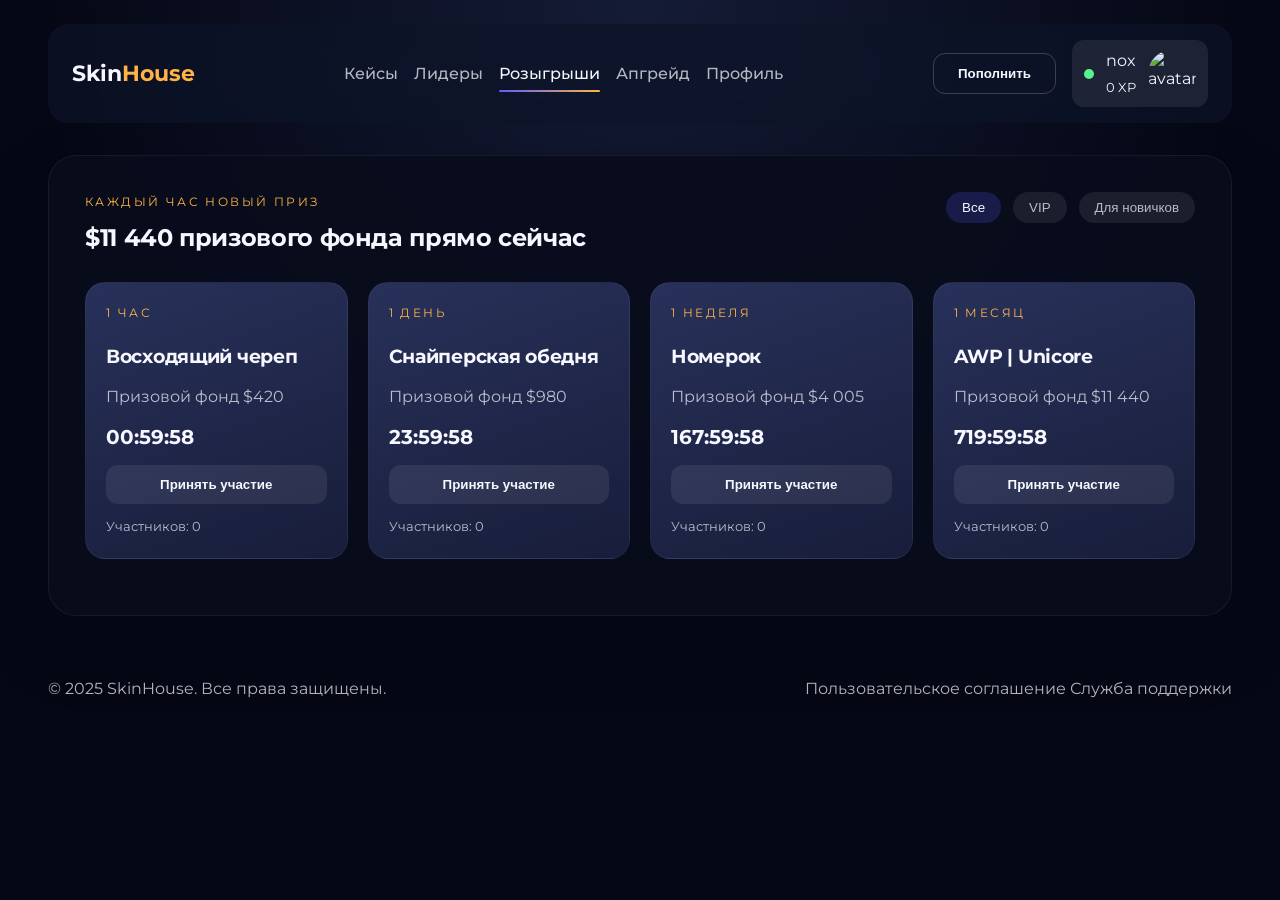
==== giveaways.html @ 7d12f111 "Split product into multi-page layout with live feed" ====
<!DOCTYPE html>
<html lang="ru">
<head>
  <meta charset="UTF-8" />
  <meta name="viewport" content="width=device-width, initial-scale=1.0" />
  <title>SkinHouse — Розыгрыши</title>
  <link rel="preconnect" href="https://fonts.googleapis.com">
  <link rel="preconnect" href="https://fonts.gstatic.com" crossorigin>
  <link href="https://fonts.googleapis.com/css2?family=Montserrat:wght@400;500;600;700&display=swap" rel="stylesheet">
  <link rel="stylesheet" href="styles.css" />
</head>
<body data-page="giveaways">
  <div class="app-shell">
    <header class="app-header">
      <div class="logo">Skin<span>House</span></div>
      <nav class="main-nav">
        <a href="index.html" data-page="cases">Кейсы</a>
        <a href="leaderboard.html" data-page="leaderboard">Лидеры</a>
        <a href="giveaways.html" data-page="giveaways">Розыгрыши</a>
        <a href="upgrade.html" data-page="upgrade">Апгрейд</a>
        <a href="profile.html" data-page="profile">Профиль</a>
      </nav>
      <div class="header-actions">
        <button class="btn ghost" id="depositBtn">Пополнить</button>
        <button class="user-chip" type="button" id="accountManager">
          <span class="status online"></span>
          <div>
            <p class="user-name" id="headerUser">nox</p>
            <small id="userExp">0 XP</small>
          </div>
          <img src="https://avatars.githubusercontent.com/u/1?v=4" alt="avatar" />
        </button>
      </div>
    </header>

    <main>
      <section class="panel giveaway-page">
        <header class="section-head">
          <div>
            <p class="eyebrow">Каждый час новый приз</p>
            <h1>$11 440 призового фонда прямо сейчас</h1>
          </div>
          <div class="filters">
            <button class="chip active">Все</button>
            <button class="chip">VIP</button>
            <button class="chip">Для новичков</button>
          </div>
        </header>
        <div class="giveaway-grid" id="giveawayGrid"></div>
        <div class="winners" id="winnersLog"></div>
      </section>
    </main>

    <footer>
      <p>© 2025 SkinHouse. Все права защищены.</p>
      <div class="footer-links">
        <a href="#">Пользовательское соглашение</a>
        <a href="#">Служба поддержки</a>
      </div>
    </footer>
  </div>

  <div class="modal" id="accountModal" aria-hidden="true">
    <div class="modal-content">
      <button class="modal-close" data-close-modal>&times;</button>
      <h3>Управление аккаунтом</h3>
      <p class="muted">Создавайте аккаунты, сохраняйте прогресс и переключайтесь за один клик.</p>
      <div class="modal-tabs" role="tablist">
        <button class="chip active" data-tab="login">Войти</button>
        <button class="chip" data-tab="register">Регистрация</button>
      </div>
      <form id="loginForm" class="modal-form" autocomplete="off">
        <label>
          Никнейм
          <input type="text" id="loginName" required placeholder="Например, nox" />
        </label>
        <label>
          Пароль
          <input type="password" id="loginPassword" required placeholder="••••••" />
        </label>
        <button class="btn primary" type="submit">Войти</button>
      </form>
      <form id="registerForm" class="modal-form hidden" autocomplete="off">
        <label>
          Никнейм
          <input type="text" id="registerName" required minlength="3" maxlength="16" />
        </label>
        <label>
          Пароль
          <input type="password" id="registerPassword" required minlength="4" />
        </label>
        <label>
          Подтверждение
          <input type="password" id="registerConfirm" required minlength="4" />
        </label>
        <button class="btn primary" type="submit">Создать</button>
      </form>
      <div class="account-list" id="accountList"></div>
    </div>
  </div>

  <div class="modal" id="depositModal" aria-hidden="true">
    <div class="modal-content">
      <button class="modal-close" data-close-modal>&times;</button>
      <h3>Пополнение баланса</h3>
      <p class="muted">Выберите сумму и способ оплаты. Поддерживаем карты, крипту и скины.</p>
      <form id="depositForm" class="modal-form">
        <label>
          Сумма
          <input type="number" id="depositAmount" min="5" step="5" placeholder="50" />
        </label>
        <label>
          Способ оплаты
          <select id="depositMethod">
            <option value="card">Банковская карта</option>
            <option value="crypto">Криптовалюта</option>
            <option value="skin">Скины</option>
          </select>
        </label>
        <label>
          Комментарий или промокод
          <input type="text" id="depositComment" placeholder="Например, drop50" />
        </label>
        <button class="btn primary" type="submit">Пополнить</button>
      </form>
      <p class="muted" id="depositHint">Мгновенная обработка 24/7</p>
    </div>
  </div>

  <script src="script.js" type="module"></script>
</body>
</html>
---- styles.css ----
:root {
  --bg: #050714;
  --panel: rgba(9, 13, 28, 0.92);
  --card: rgba(20, 29, 56, 0.95);
  --accent: #ffb347;
  --accent-2: #5f5cff;
  --text: #f6f7ff;
  --muted: rgba(246, 247, 255, 0.72);
  --success: #58f38c;
  font-family: 'Montserrat', system-ui;
}

* {
  box-sizing: border-box;
  margin: 0;
  padding: 0;
}

body {
  background: radial-gradient(circle at top, rgba(39, 52, 94, 0.45), transparent 55%), var(--bg);
  color: var(--text);
  font-family: 'Montserrat', system-ui;
  min-height: 100vh;
  line-height: 1.6;
  -webkit-font-smoothing: antialiased;
}

p,
li,
small {
  line-height: 1.6;
}

h1,
h2,
h3 {
  letter-spacing: -0.015em;
}

img {
  max-width: 100%;
  display: block;
}

a {
  color: inherit;
  text-decoration: none;
}

.app-shell {
  max-width: 1400px;
  margin: 0 auto;
  padding: 24px clamp(16px, 4vw, 48px) 80px;
}

.app-header {
  display: flex;
  align-items: center;
  justify-content: space-between;
  padding: 16px 24px;
  background: rgba(14, 21, 40, 0.7);
  backdrop-filter: blur(12px);
  border-radius: 20px;
  position: sticky;
  top: 12px;
  z-index: 10;
}

.logo {
  font-weight: 700;
  font-size: 1.4rem;
}

.logo span {
  color: var(--accent);
}

.main-nav {
  display: flex;
  gap: 16px;
  font-weight: 500;
}

.main-nav a {
  color: var(--muted);
  transition: color .2s ease;
}

.main-nav a:hover {
  color: var(--text);
}

.main-nav a.active {
  color: var(--text);
  position: relative;
}

.main-nav a.active::after {
  content: '';
  position: absolute;
  left: 0;
  right: 0;
  bottom: -6px;
  height: 2px;
  background: linear-gradient(90deg, var(--accent-2), var(--accent));
  border-radius: 999px;
}

.header-actions {
  display: flex;
  align-items: center;
  gap: 16px;
}

.btn {
  border: none;
  border-radius: 12px;
  padding: 12px 24px;
  font-weight: 600;
  cursor: pointer;
  transition: transform .2s ease, box-shadow .2s ease;
}

.btn.primary {
  background: linear-gradient(120deg, #ff7e6b, #ffc344);
  color: #121212;
}

.btn.secondary {
  background: rgba(255, 255, 255, 0.08);
  color: var(--text);
}

.btn.ghost {
  background: transparent;
  border: 1px solid rgba(255, 255, 255, 0.2);
  color: var(--text);
}

.btn:hover {
  transform: translateY(-2px);
  box-shadow: 0 10px 20px rgba(0, 0, 0, .25);
}

.user-chip {
  display: flex;
  align-items: center;
  gap: 12px;
  padding: 8px 12px;
  background: rgba(255, 255, 255, 0.08);
  border-radius: 12px;
  border: none;
  cursor: pointer;
  color: inherit;
  font: inherit;
}

.user-chip:focus-visible,
.btn:focus-visible,
.chip:focus-visible,
.link:focus-visible {
  outline: 2px solid var(--accent);
  outline-offset: 2px;
}

.user-chip img {
  width: 48px;
  height: 48px;
  border-radius: 50%;
}

.status {
  width: 10px;
  height: 10px;
  border-radius: 50%;
  background: var(--success);
}

.hero {
  margin-top: 32px;
  padding: clamp(28px, 4vw, 48px);
  background: linear-gradient(135deg, rgba(21, 35, 74, 0.95), rgba(11, 18, 36, 0.95));
  border-radius: 32px;
  display: grid;
  grid-template-columns: repeat(auto-fit, minmax(260px, 1fr));
  gap: 32px;
  border: 1px solid rgba(255, 255, 255, 0.06);
}

.hero h1 {
  font-size: clamp(2.2rem, 5vw, 3.5rem);
  margin-bottom: 16px;
}

.hero p {
  font-size: 1rem;
}

.muted {
  color: var(--muted);
}

.eyebrow {
  text-transform: uppercase;
  letter-spacing: .2em;
  color: var(--accent);
  font-size: .75rem;
  margin-bottom: 8px;
}

.hero-card {
  background: rgba(255, 255, 255, 0.04);
  padding: 24px;
  border-radius: 24px;
  border: 1px solid rgba(255, 255, 255, 0.06);
}

.progress {
  background: rgba(255, 255, 255, 0.08);
  border-radius: 999px;
  height: 12px;
  margin-bottom: 16px;
}

.progress span {
  display: block;
  height: 100%;
  background: linear-gradient(120deg, #5f5cff, #9b6bff);
  border-radius: inherit;
  width: 10%;
  transition: width .3s ease;
}

.hero-stats {
  display: flex;
  justify-content: space-between;
}

.case-grid-wrapper,
.panel {
  margin-top: 32px;
  padding: clamp(24px, 3vw, 36px);
  background: var(--panel);
  border-radius: 28px;
  border: 1px solid rgba(255, 255, 255, 0.06);
  box-shadow: 0 30px 60px rgba(3, 7, 19, 0.4);
}

.section-head {
  display: flex;
  justify-content: space-between;
  align-items: flex-start;
  flex-wrap: wrap;
  gap: 16px;
  margin-bottom: 24px;
}

.filters {
  display: flex;
  gap: 12px;
}

.chip {
  border: none;
  padding: 8px 16px;
  border-radius: 999px;
  background: rgba(255, 255, 255, 0.08);
  color: var(--muted);
  cursor: pointer;
}

.chip.active {
  background: rgba(95, 92, 255, 0.2);
  color: var(--text);
}

.case-grid {
  display: grid;
  grid-template-columns: repeat(auto-fit, minmax(220px, 1fr));
  gap: 20px;
}

.case-card {
  background: var(--card);
  border-radius: 24px;
  padding: 24px;
  display: flex;
  flex-direction: column;
  gap: 12px;
  border: 1px solid rgba(255, 255, 255, 0.08);
  min-height: 220px;
}

.case-card h3 {
  font-size: 1.2rem;
}

.case-card button {
  margin-top: auto;
}

.leaderboard {
  display: grid;
  gap: 16px;
}

.leaderboard-row {
  display: grid;
  grid-template-columns: 60px 1fr 120px;
  align-items: center;
  padding: 16px;
  border-radius: 18px;
  background: rgba(255, 255, 255, 0.04);
}

.giveaway-grid {
  display: grid;
  grid-template-columns: repeat(auto-fit, minmax(240px, 1fr));
  gap: 20px;
}

.giveaway-card {
  padding: 20px;
  border-radius: 20px;
  background: linear-gradient(160deg, rgba(44, 53, 97, 0.9), rgba(26, 31, 62, 0.9));
  border: 1px solid rgba(255, 255, 255, 0.05);
  display: flex;
  flex-direction: column;
  gap: 12px;
}

.giveaway-card .timer {
  font-size: 1.25rem;
  font-weight: 700;
}

.winners {
  margin-top: 20px;
  display: grid;
  gap: 8px;
  font-size: .9rem;
  color: var(--muted);
}

.live-feed {
  display: grid;
  gap: 12px;
}

.live-entry {
  display: flex;
  justify-content: space-between;
  align-items: center;
  padding: 16px 20px;
  border-radius: 18px;
  border: 1px solid rgba(255, 255, 255, 0.06);
  background: rgba(255, 255, 255, 0.03);
  animation: fadeIn .3s ease;
}

.live-entry strong {
  font-size: 1rem;
}

.live-entry span {
  color: var(--muted);
  font-size: .9rem;
}

.live-meta {
  text-align: right;
  display: flex;
  flex-direction: column;
  gap: 4px;
}

.upgrade-layout {
  display: grid;
  grid-template-columns: repeat(auto-fit, minmax(280px, 1fr));
  gap: 24px;
}

.inventory,
.upgrade-pool {
  display: grid;
  grid-template-columns: repeat(auto-fit, minmax(120px, 1fr));
  gap: 12px;
}

.item-card {
  background: rgba(255, 255, 255, 0.06);
  border-radius: 16px;
  padding: 12px;
  display: flex;
  flex-direction: column;
  gap: 4px;
  cursor: pointer;
  border: 1px solid transparent;
  transition: border .2s ease, transform .2s ease;
}

.item-card.selected {
  border-color: var(--accent);
  transform: translateY(-3px);
}

.balance-input,
.chance-control {
  margin-top: 16px;
  display: flex;
  justify-content: space-between;
  align-items: center;
  gap: 12px;
}

.balance-input input,
.chance-control input {
  width: 100%;
  background: rgba(255, 255, 255, 0.05);
  border: 1px solid rgba(255, 255, 255, 0.1);
  color: var(--text);
  border-radius: 10px;
  padding: 10px;
}

.upgrade-wheel {
  position: relative;
  background: radial-gradient(circle at top, rgba(95, 92, 255, 0.3), rgba(18, 24, 51, 0.8));
  border-radius: 32px;
  padding: 40px;
  overflow: hidden;
}

.wheel ul {
  list-style: none;
  display: flex;
  gap: 16px;
  animation: slide 20s linear infinite;
}

@keyframes slide {
  0% { transform: translateX(0); }
  100% { transform: translateX(-50%); }
}

.wheel.spinning ul {
  animation: spin 2s ease-out;
}

@keyframes spin {
  from { transform: translateX(0); }
  to { transform: translateX(-200%); }
}

@keyframes fadeIn {
  from {
    opacity: 0;
    transform: translateY(6px);
  }
  to {
    opacity: 1;
    transform: translateY(0);
  }
}

.wheel-indicator {
  position: absolute;
  top: 20px;
  left: 50%;
  transform: translateX(-50%);
  width: 4px;
  height: calc(100% - 40px);
  background: linear-gradient(180deg, transparent, rgba(255, 255, 255, 0.5), transparent);
}

.profile-grid {
  display: grid;
  grid-template-columns: repeat(auto-fit, minmax(280px, 1fr));
  gap: 20px;
}

.profile-card {
  background: rgba(255, 255, 255, 0.04);
  border-radius: 24px;
  padding: 24px;
  display: flex;
  flex-direction: column;
  gap: 16px;
}

.profile-card.wide {
  min-height: 320px;
}

.profile-user {
  display: flex;
  gap: 16px;
  align-items: center;
}

.profile-user img {
  width: 72px;
  height: 72px;
  border-radius: 16px;
}

.stat-row,
.toggle-row {
  display: flex;
  justify-content: space-between;
  align-items: center;
  padding: 12px 0;
  border-bottom: 1px solid rgba(255, 255, 255, 0.08);
}

.stat-row:last-child {
  border-bottom: none;
}

.switch {
  position: relative;
  width: 48px;
  height: 24px;
}

.switch input {
  opacity: 0;
  width: 0;
  height: 0;
}

.slider {
  position: absolute;
  inset: 0;
  background: rgba(255, 255, 255, 0.1);
  border-radius: 999px;
  transition: background .2s ease;
}

.slider::after {
  content: '';
  position: absolute;
  width: 18px;
  height: 18px;
  border-radius: 50%;
  background: var(--text);
  top: 3px;
  left: 3px;
  transition: transform .2s ease;
}

.switch input:checked + .slider {
  background: var(--accent-2);
}

.switch input:checked + .slider::after {
  transform: translateX(24px);
}

.profile-tabs {
  display: flex;
  flex-wrap: wrap;
  gap: 12px;
}

footer {
  margin-top: 60px;
  display: flex;
  justify-content: space-between;
  flex-wrap: wrap;
  gap: 16px;
  color: var(--muted);
}

footer a {
  color: var(--muted);
}

.link {
  background: none;
  border: none;
  color: var(--accent);
  cursor: pointer;
}

@media (max-width: 768px) {
  .app-header {
    flex-direction: column;
    gap: 16px;
  }

  .main-nav {
    flex-wrap: wrap;
    justify-content: center;
  }
}
.toast {
  position: fixed;
  bottom: 32px;
  right: 32px;
  background: rgba(13, 19, 40, 0.9);
  border: 1px solid rgba(255, 255, 255, 0.1);
  padding: 16px 20px;
  border-radius: 16px;
  opacity: 0;
  transform: translateY(20px);
  transition: opacity .3s ease, transform .3s ease;
  z-index: 100;
}

.toast.show {
  opacity: 1;
  transform: translateY(0);
}

.modal {
  position: fixed;
  inset: 0;
  display: grid;
  place-items: center;
  background: rgba(2, 5, 15, 0.75);
  backdrop-filter: blur(6px);
  opacity: 0;
  pointer-events: none;
  transition: opacity .2s ease;
  padding: 24px;
  z-index: 50;
}

.modal.show {
  opacity: 1;
  pointer-events: auto;
}

.modal-content {
  width: min(460px, 100%);
  background: rgba(15, 22, 41, 0.95);
  border-radius: 24px;
  border: 1px solid rgba(255, 255, 255, 0.1);
  padding: 32px;
  position: relative;
  display: flex;
  flex-direction: column;
  gap: 16px;
}

.modal-close {
  position: absolute;
  top: 16px;
  right: 16px;
  border: none;
  background: rgba(255, 255, 255, 0.08);
  color: var(--text);
  font-size: 1.2rem;
  border-radius: 50%;
  width: 32px;
  height: 32px;
  cursor: pointer;
}

.modal-tabs {
  display: flex;
  gap: 12px;
}

.modal-form {
  display: flex;
  flex-direction: column;
  gap: 12px;
}

.modal-form label {
  display: flex;
  flex-direction: column;
  gap: 6px;
  font-size: .9rem;
}

.modal-form input,
.modal-form select,
.modal-form textarea {
  background: rgba(255, 255, 255, 0.05);
  border: 1px solid rgba(255, 255, 255, 0.12);
  border-radius: 12px;
  padding: 10px 14px;
  color: var(--text);
  font-family: inherit;
}

.modal-form textarea {
  resize: none;
}

.hidden {
  display: none !important;
}

.divider {
  height: 1px;
  background: rgba(255, 255, 255, 0.08);
}

.account-list {
  display: flex;
  flex-direction: column;
  gap: 8px;
  max-height: 200px;
  overflow: auto;
}

.account-list button {
  display: flex;
  justify-content: space-between;
  align-items: center;
  border: 1px solid rgba(255, 255, 255, 0.08);
  border-radius: 14px;
  padding: 10px 14px;
  background: rgba(255, 255, 255, 0.03);
  color: inherit;
  cursor: pointer;
}

.account-list button.active {
  border-color: var(--accent);
  background: rgba(255, 179, 71, 0.08);
}
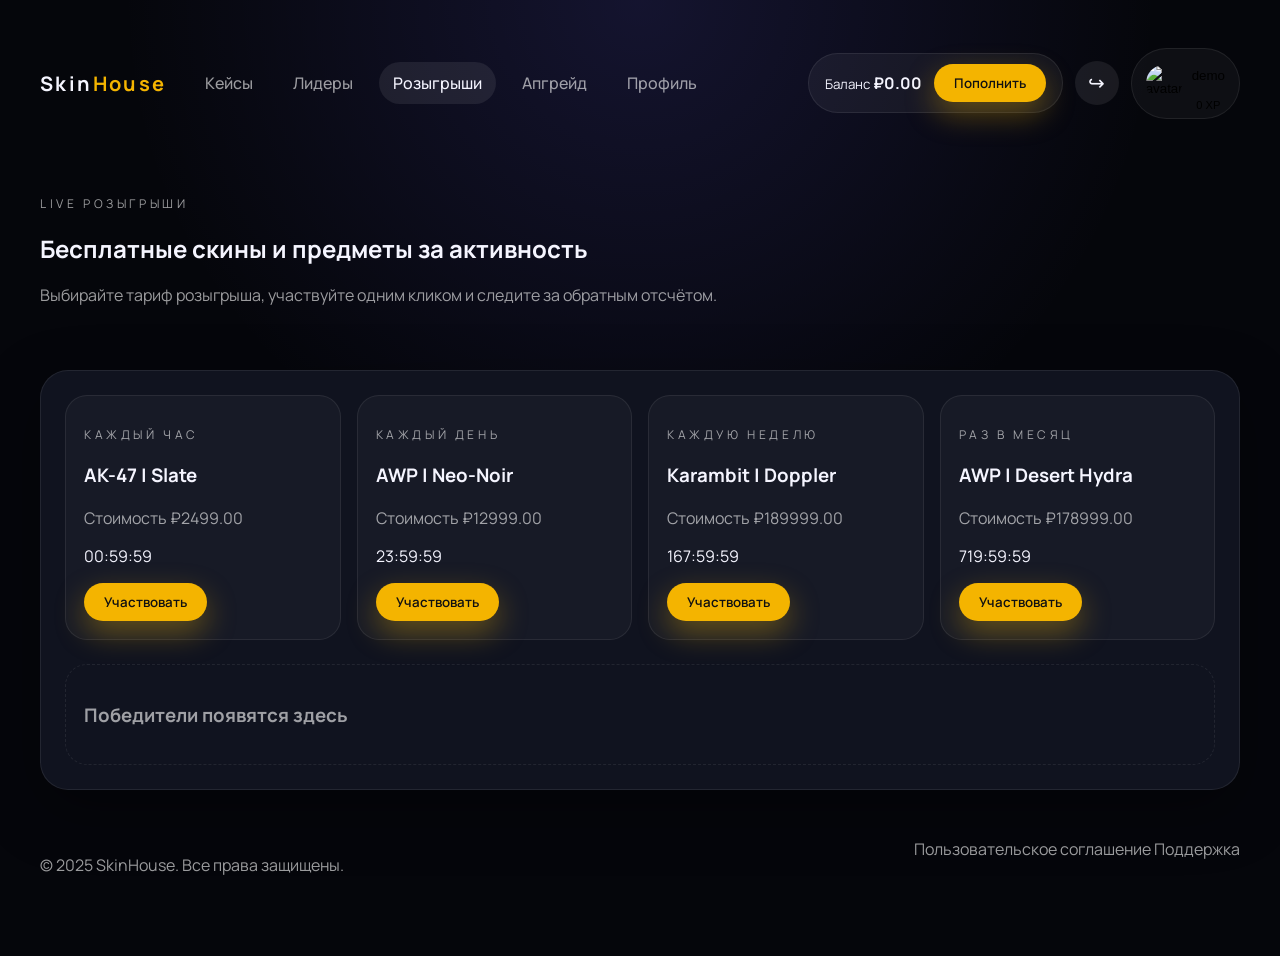
==== commit 98a56f4a: "Add Steam-ready multi-page CS2 experience" ====
--- a/giveaways.html
+++ b/giveaways.html
@@ -6,13 +6,13 @@
   <title>SkinHouse — Розыгрыши</title>
   <link rel="preconnect" href="https://fonts.googleapis.com">
   <link rel="preconnect" href="https://fonts.gstatic.com" crossorigin>
-  <link href="https://fonts.googleapis.com/css2?family=Montserrat:wght@400;500;600;700&display=swap" rel="stylesheet">
+  <link href="https://fonts.googleapis.com/css2?family=Manrope:wght@400;500;600;700&display=swap" rel="stylesheet">
   <link rel="stylesheet" href="styles.css" />
 </head>
 <body data-page="giveaways">
   <div class="app-shell">
     <header class="app-header">
-      <div class="logo">Skin<span>House</span></div>
+      <a class="logo" href="index.html">Skin<span>House</span></a>
       <nav class="main-nav">
         <a href="index.html" data-page="cases">Кейсы</a>
         <a href="leaderboard.html" data-page="leaderboard">Лидеры</a>
@@ -21,33 +21,38 @@
         <a href="profile.html" data-page="profile">Профиль</a>
       </nav>
       <div class="header-actions">
-        <button class="btn ghost" id="depositBtn">Пополнить</button>
+        <div class="balance-chip">
+          <div>
+            <small>Баланс</small>
+            <strong id="headerBalance">₽0.00</strong>
+          </div>
+          <button class="btn primary" id="depositBtn">Пополнить</button>
+        </div>
+        <button class="icon-btn" id="logoutBtn" title="Выйти из аккаунта">
+          <span class="icon icon-logout"></span>
+        </button>
         <button class="user-chip" type="button" id="accountManager">
-          <span class="status online"></span>
+          <img id="headerAvatar" src="https://avatars.githubusercontent.com/u/1?v=4" alt="avatar" />
           <div>
-            <p class="user-name" id="headerUser">nox</p>
+            <p class="user-name" id="headerUser">Гость</p>
             <small id="userExp">0 XP</small>
           </div>
-          <img src="https://avatars.githubusercontent.com/u/1?v=4" alt="avatar" />
         </button>
       </div>
     </header>
 
     <main>
-      <section class="panel giveaway-page">
-        <header class="section-head">
-          <div>
-            <p class="eyebrow">Каждый час новый приз</p>
-            <h1>$11 440 призового фонда прямо сейчас</h1>
-          </div>
-          <div class="filters">
-            <button class="chip active">Все</button>
-            <button class="chip">VIP</button>
-            <button class="chip">Для новичков</button>
-          </div>
-        </header>
+      <section class="hero compact">
+        <div>
+          <p class="eyebrow">Live розыгрыши</p>
+          <h1>Бесплатные скины и предметы за активность</h1>
+          <p class="muted">Выбирайте тариф розыгрыша, участвуйте одним кликом и следите за обратным отсчётом.</p>
+        </div>
+      </section>
+
+      <section class="panel">
         <div class="giveaway-grid" id="giveawayGrid"></div>
-        <div class="winners" id="winnersLog"></div>
+        <div class="giveaway-log" id="winnersLog"></div>
       </section>
     </main>
 
@@ -55,45 +60,36 @@
       <p>© 2025 SkinHouse. Все права защищены.</p>
       <div class="footer-links">
         <a href="#">Пользовательское соглашение</a>
-        <a href="#">Служба поддержки</a>
+        <a href="#">Поддержка</a>
       </div>
     </footer>
   </div>
 
   <div class="modal" id="accountModal" aria-hidden="true">
-    <div class="modal-content">
+    <div class="modal-content large">
       <button class="modal-close" data-close-modal>&times;</button>
-      <h3>Управление аккаунтом</h3>
-      <p class="muted">Создавайте аккаунты, сохраняйте прогресс и переключайтесь за один клик.</p>
+      <h3>Аккаунт</h3>
+      <p class="muted">Войдите через Steam или создайте локальный аккаунт.</p>
       <div class="modal-tabs" role="tablist">
-        <button class="chip active" data-tab="login">Войти</button>
+        <button class="chip active" data-tab="steam">Steam</button>
+        <button class="chip" data-tab="login">Логин</button>
         <button class="chip" data-tab="register">Регистрация</button>
       </div>
-      <form id="loginForm" class="modal-form" autocomplete="off">
-        <label>
-          Никнейм
-          <input type="text" id="loginName" required placeholder="Например, nox" />
-        </label>
-        <label>
-          Пароль
-          <input type="password" id="loginPassword" required placeholder="••••••" />
-        </label>
+      <form id="steamForm" class="modal-form">
+        <label>Steam ID<input type="text" id="steamProfile" required /></label>
+        <label>Ник<input type="text" id="steamNick" required /></label>
+        <button class="btn primary" type="submit">Авторизоваться через Steam</button>
+      </form>
+      <form id="loginForm" class="modal-form hidden" autocomplete="off">
+        <label>Никнейм<input type="text" id="loginName" required /></label>
+        <label>Пароль<input type="password" id="loginPassword" required /></label>
         <button class="btn primary" type="submit">Войти</button>
       </form>
       <form id="registerForm" class="modal-form hidden" autocomplete="off">
-        <label>
-          Никнейм
-          <input type="text" id="registerName" required minlength="3" maxlength="16" />
-        </label>
-        <label>
-          Пароль
-          <input type="password" id="registerPassword" required minlength="4" />
-        </label>
-        <label>
-          Подтверждение
-          <input type="password" id="registerConfirm" required minlength="4" />
-        </label>
-        <button class="btn primary" type="submit">Создать</button>
+        <label>Никнейм<input type="text" id="registerName" required minlength="3" /></label>
+        <label>Пароль<input type="password" id="registerPassword" required minlength="4" /></label>
+        <label>Повтор<input type="password" id="registerConfirm" required minlength="4" /></label>
+        <button class="btn primary" type="submit">Создать аккаунт</button>
       </form>
       <div class="account-list" id="accountList"></div>
     </div>
@@ -103,30 +99,33 @@
     <div class="modal-content">
       <button class="modal-close" data-close-modal>&times;</button>
       <h3>Пополнение баланса</h3>
-      <p class="muted">Выберите сумму и способ оплаты. Поддерживаем карты, крипту и скины.</p>
       <form id="depositForm" class="modal-form">
-        <label>
-          Сумма
-          <input type="number" id="depositAmount" min="5" step="5" placeholder="50" />
-        </label>
-        <label>
-          Способ оплаты
+        <label>Сумма<input type="number" id="depositAmount" min="5" step="5" value="100" /></label>
+        <label>Способ
           <select id="depositMethod">
-            <option value="card">Банковская карта</option>
-            <option value="crypto">Криптовалюта</option>
-            <option value="skin">Скины</option>
+            <option value="card">Карта</option>
+            <option value="qiwi">QIWI</option>
+            <option value="crypto">Crypto</option>
           </select>
-        </label>
-        <label>
-          Комментарий или промокод
-          <input type="text" id="depositComment" placeholder="Например, drop50" />
         </label>
         <button class="btn primary" type="submit">Пополнить</button>
       </form>
-      <p class="muted" id="depositHint">Мгновенная обработка 24/7</p>
     </div>
   </div>
 
-  <script src="script.js" type="module"></script>
+  <div class="case-spinner" id="caseSpinner" aria-hidden="true">
+    <div class="spinner-content">
+      <button class="modal-close" data-close-spinner>&times;</button>
+      <div class="spinner-track-wrapper">
+        <div class="spinner-track" id="spinnerTrack"></div>
+        <div class="spinner-pointer"></div>
+      </div>
+      <div class="spinner-result" id="spinnerResult"></div>
+    </div>
+  </div>
+
+  <div class="toast-container" id="toastContainer"></div>
+
+  <script src="script.js"></script>
 </body>
 </html>
--- a/styles.css
+++ b/styles.css
@@ -1,40 +1,37 @@
 :root {
-  --bg: #050714;
-  --panel: rgba(9, 13, 28, 0.92);
-  --card: rgba(20, 29, 56, 0.95);
-  --accent: #ffb347;
-  --accent-2: #5f5cff;
-  --text: #f6f7ff;
-  --muted: rgba(246, 247, 255, 0.72);
-  --success: #58f38c;
-  font-family: 'Montserrat', system-ui;
+  --bg: #05060b;
+  --card: #10131f;
+  --card-muted: #0d1018;
+  --border: rgba(255, 255, 255, 0.08);
+  --text: #f5f5ff;
+  --muted: rgba(255, 255, 255, 0.6);
+  --primary: #f4b400;
+  --primary-dark: #d99a00;
+  --accent: #6c63ff;
+  --success: #32d296;
+  --error: #ff5f6d;
+  --shadow: 0 20px 60px rgba(0, 0, 0, 0.35);
 }
 
 * {
   box-sizing: border-box;
+}
+
+body {
   margin: 0;
-  padding: 0;
-}
-
-body {
-  background: radial-gradient(circle at top, rgba(39, 52, 94, 0.45), transparent 55%), var(--bg);
-  color: var(--text);
-  font-family: 'Montserrat', system-ui;
+  font-family: 'Manrope', 'Inter', sans-serif;
+  background: radial-gradient(circle at top, rgba(108, 99, 255, 0.15), transparent 45%), var(--bg);
+  color: var(--text);
   min-height: 100vh;
-  line-height: 1.6;
-  -webkit-font-smoothing: antialiased;
-}
-
-p,
-li,
-small {
-  line-height: 1.6;
-}
-
-h1,
-h2,
-h3 {
-  letter-spacing: -0.015em;
+}
+
+.muted {
+  color: var(--muted);
+}
+
+a {
+  color: inherit;
+  text-decoration: none;
 }
 
 img {
@@ -42,570 +39,450 @@
   display: block;
 }
 
-a {
-  color: inherit;
-  text-decoration: none;
-}
-
 .app-shell {
-  max-width: 1400px;
+  width: min(1200px, 100% - 40px);
   margin: 0 auto;
-  padding: 24px clamp(16px, 4vw, 48px) 80px;
+  padding: 32px 0 64px;
 }
 
 .app-header {
   display: flex;
   align-items: center;
   justify-content: space-between;
-  padding: 16px 24px;
-  background: rgba(14, 21, 40, 0.7);
-  backdrop-filter: blur(12px);
-  border-radius: 20px;
-  position: sticky;
-  top: 12px;
-  z-index: 10;
+  gap: 24px;
+  padding: 16px 0 32px;
 }
 
 .logo {
   font-weight: 700;
-  font-size: 1.4rem;
+  font-size: 20px;
+  letter-spacing: 0.12em;
+}
+
+.eyebrow {
+  text-transform: uppercase;
+  letter-spacing: 0.3em;
+  font-size: 12px;
+  color: var(--muted);
 }
 
 .logo span {
-  color: var(--accent);
+  color: var(--primary);
 }
 
 .main-nav {
   display: flex;
-  gap: 16px;
+  gap: 12px;
+  flex: 1;
+}
+
+.main-nav a {
+  padding: 10px 14px;
+  border-radius: 999px;
   font-weight: 500;
-}
-
-.main-nav a {
-  color: var(--muted);
-  transition: color .2s ease;
-}
-
+  color: var(--muted);
+  transition: background 0.2s;
+}
+
+.main-nav a.active,
 .main-nav a:hover {
   color: var(--text);
-}
-
-.main-nav a.active {
-  color: var(--text);
-  position: relative;
-}
-
-.main-nav a.active::after {
-  content: '';
-  position: absolute;
-  left: 0;
-  right: 0;
-  bottom: -6px;
-  height: 2px;
-  background: linear-gradient(90deg, var(--accent-2), var(--accent));
+  background: rgba(255, 255, 255, 0.08);
+}
+
+.header-actions {
+  display: flex;
+  align-items: center;
+  gap: 12px;
+}
+
+.balance-chip {
+  display: flex;
+  align-items: center;
+  gap: 12px;
+  padding: 10px 16px;
   border-radius: 999px;
-}
-
-.header-actions {
-  display: flex;
-  align-items: center;
-  gap: 16px;
+  background: rgba(255, 255, 255, 0.05);
+  border: 1px solid var(--border);
+}
+
+.balance-chip strong {
+  font-size: 16px;
 }
 
 .btn {
   border: none;
-  border-radius: 12px;
-  padding: 12px 24px;
+  border-radius: 999px;
+  padding: 10px 20px;
   font-weight: 600;
   cursor: pointer;
-  transition: transform .2s ease, box-shadow .2s ease;
+  font-family: inherit;
+  transition: transform 0.2s, box-shadow 0.2s;
 }
 
 .btn.primary {
-  background: linear-gradient(120deg, #ff7e6b, #ffc344);
-  color: #121212;
+  background: var(--primary);
+  color: #111;
+  box-shadow: 0 12px 30px rgba(244, 180, 0, 0.35);
+}
+
+.btn.primary:hover {
+  background: var(--primary-dark);
 }
 
 .btn.secondary {
-  background: rgba(255, 255, 255, 0.08);
+  background: rgba(255, 255, 255, 0.12);
   color: var(--text);
 }
 
 .btn.ghost {
   background: transparent;
-  border: 1px solid rgba(255, 255, 255, 0.2);
-  color: var(--text);
-}
-
-.btn:hover {
-  transform: translateY(-2px);
-  box-shadow: 0 10px 20px rgba(0, 0, 0, .25);
+  color: var(--text);
+  border: 1px solid var(--border);
+}
+
+.btn:disabled {
+  opacity: 0.4;
+  pointer-events: none;
+}
+
+.hidden {
+  display: none !important;
+}
+
+.icon-btn {
+  border: none;
+  width: 44px;
+  height: 44px;
+  border-radius: 50%;
+  background: rgba(255, 255, 255, 0.08);
+  color: var(--text);
+  font-size: 20px;
+  cursor: pointer;
+  display: grid;
+  place-items: center;
+}
+
+.icon-logout::before {
+  content: '\21aa';
 }
 
 .user-chip {
   display: flex;
   align-items: center;
-  gap: 12px;
-  padding: 8px 12px;
-  background: rgba(255, 255, 255, 0.08);
-  border-radius: 12px;
-  border: none;
+  gap: 10px;
+  padding: 6px 14px;
+  border-radius: 999px;
+  border: 1px solid var(--border);
+  background: rgba(255, 255, 255, 0.04);
   cursor: pointer;
-  color: inherit;
-  font: inherit;
-}
-
-.user-chip:focus-visible,
-.btn:focus-visible,
-.chip:focus-visible,
-.link:focus-visible {
-  outline: 2px solid var(--accent);
-  outline-offset: 2px;
 }
 
 .user-chip img {
-  width: 48px;
-  height: 48px;
+  width: 36px;
+  height: 36px;
   border-radius: 50%;
 }
 
-.status {
-  width: 10px;
-  height: 10px;
-  border-radius: 50%;
-  background: var(--success);
-}
-
 .hero {
-  margin-top: 32px;
-  padding: clamp(28px, 4vw, 48px);
-  background: linear-gradient(135deg, rgba(21, 35, 74, 0.95), rgba(11, 18, 36, 0.95));
-  border-radius: 32px;
   display: grid;
   grid-template-columns: repeat(auto-fit, minmax(260px, 1fr));
   gap: 32px;
-  border: 1px solid rgba(255, 255, 255, 0.06);
-}
-
-.hero h1 {
-  font-size: clamp(2.2rem, 5vw, 3.5rem);
-  margin-bottom: 16px;
-}
-
-.hero p {
-  font-size: 1rem;
-}
-
-.muted {
-  color: var(--muted);
-}
-
-.eyebrow {
-  text-transform: uppercase;
-  letter-spacing: .2em;
-  color: var(--accent);
-  font-size: .75rem;
-  margin-bottom: 8px;
-}
-
-.hero-card {
-  background: rgba(255, 255, 255, 0.04);
+  padding: 32px 0 48px;
+}
+
+.hero.compact {
+  grid-template-columns: 1fr;
+}
+
+.hero-card,
+.panel,
+.case-grid-wrapper,
+.live-feed-panel,
+.profile-hero,
+.inventory-panel,
+.upgrade-panel,
+.drop-panel,
+.admin-card,
+.admin-dashboard header,
+.admin-grid,
+.admin-catalog {
+  background: var(--card);
+  border: 1px solid var(--border);
+  border-radius: 28px;
   padding: 24px;
-  border-radius: 24px;
-  border: 1px solid rgba(255, 255, 255, 0.06);
-}
-
-.progress {
+  box-shadow: var(--shadow);
+}
+
+.hero-card .progress {
+  width: 100%;
+  height: 12px;
   background: rgba(255, 255, 255, 0.08);
   border-radius: 999px;
-  height: 12px;
-  margin-bottom: 16px;
+  overflow: hidden;
 }
 
 .progress span {
   display: block;
   height: 100%;
-  background: linear-gradient(120deg, #5f5cff, #9b6bff);
+  background: var(--primary);
   border-radius: inherit;
-  width: 10%;
-  transition: width .3s ease;
+  transition: width 0.4s ease;
 }
 
 .hero-stats {
-  display: flex;
+  display: grid;
+  grid-template-columns: repeat(3, minmax(0, 1fr));
+  gap: 12px;
+}
+
+.section-head {
+  display: flex;
+  align-items: center;
   justify-content: space-between;
-}
-
-.case-grid-wrapper,
-.panel {
-  margin-top: 32px;
-  padding: clamp(24px, 3vw, 36px);
-  background: var(--panel);
-  border-radius: 28px;
-  border: 1px solid rgba(255, 255, 255, 0.06);
-  box-shadow: 0 30px 60px rgba(3, 7, 19, 0.4);
-}
-
-.section-head {
-  display: flex;
-  justify-content: space-between;
-  align-items: flex-start;
+  gap: 16px;
+}
+
+.filters,
+.inventory-tabs,
+.modal-tabs {
+  display: flex;
+  gap: 8px;
   flex-wrap: wrap;
-  gap: 16px;
-  margin-bottom: 24px;
-}
-
-.filters {
-  display: flex;
-  gap: 12px;
 }
 
 .chip {
-  border: none;
-  padding: 8px 16px;
+  padding: 8px 18px;
   border-radius: 999px;
+  border: 1px solid var(--border);
+  background: transparent;
+  color: var(--muted);
+  cursor: pointer;
+  font-weight: 600;
+}
+
+.chip.active,
+.chip:hover {
   background: rgba(255, 255, 255, 0.08);
-  color: var(--muted);
-  cursor: pointer;
-}
-
-.chip.active {
-  background: rgba(95, 92, 255, 0.2);
   color: var(--text);
 }
 
 .case-grid {
-  display: grid;
-  grid-template-columns: repeat(auto-fit, minmax(220px, 1fr));
-  gap: 20px;
-}
-
-.case-card {
-  background: var(--card);
-  border-radius: 24px;
-  padding: 24px;
-  display: flex;
-  flex-direction: column;
-  gap: 12px;
-  border: 1px solid rgba(255, 255, 255, 0.08);
-  min-height: 220px;
-}
-
-.case-card h3 {
-  font-size: 1.2rem;
-}
-
-.case-card button {
-  margin-top: auto;
-}
-
-.leaderboard {
-  display: grid;
-  gap: 16px;
-}
-
-.leaderboard-row {
-  display: grid;
-  grid-template-columns: 60px 1fr 120px;
-  align-items: center;
-  padding: 16px;
-  border-radius: 18px;
-  background: rgba(255, 255, 255, 0.04);
-}
-
-.giveaway-grid {
-  display: grid;
-  grid-template-columns: repeat(auto-fit, minmax(240px, 1fr));
-  gap: 20px;
-}
-
-.giveaway-card {
-  padding: 20px;
-  border-radius: 20px;
-  background: linear-gradient(160deg, rgba(44, 53, 97, 0.9), rgba(26, 31, 62, 0.9));
-  border: 1px solid rgba(255, 255, 255, 0.05);
-  display: flex;
-  flex-direction: column;
-  gap: 12px;
-}
-
-.giveaway-card .timer {
-  font-size: 1.25rem;
-  font-weight: 700;
-}
-
-.winners {
-  margin-top: 20px;
-  display: grid;
-  gap: 8px;
-  font-size: .9rem;
-  color: var(--muted);
-}
-
-.live-feed {
-  display: grid;
-  gap: 12px;
-}
-
-.live-entry {
-  display: flex;
-  justify-content: space-between;
-  align-items: center;
-  padding: 16px 20px;
-  border-radius: 18px;
-  border: 1px solid rgba(255, 255, 255, 0.06);
-  background: rgba(255, 255, 255, 0.03);
-  animation: fadeIn .3s ease;
-}
-
-.live-entry strong {
-  font-size: 1rem;
-}
-
-.live-entry span {
-  color: var(--muted);
-  font-size: .9rem;
-}
-
-.live-meta {
-  text-align: right;
-  display: flex;
-  flex-direction: column;
-  gap: 4px;
-}
-
-.upgrade-layout {
-  display: grid;
-  grid-template-columns: repeat(auto-fit, minmax(280px, 1fr));
-  gap: 24px;
-}
-
-.inventory,
-.upgrade-pool {
-  display: grid;
-  grid-template-columns: repeat(auto-fit, minmax(120px, 1fr));
-  gap: 12px;
-}
-
-.item-card {
-  background: rgba(255, 255, 255, 0.06);
-  border-radius: 16px;
-  padding: 12px;
-  display: flex;
-  flex-direction: column;
-  gap: 4px;
-  cursor: pointer;
-  border: 1px solid transparent;
-  transition: border .2s ease, transform .2s ease;
-}
-
-.item-card.selected {
-  border-color: var(--accent);
-  transform: translateY(-3px);
-}
-
-.balance-input,
-.chance-control {
-  margin-top: 16px;
-  display: flex;
-  justify-content: space-between;
-  align-items: center;
-  gap: 12px;
-}
-
-.balance-input input,
-.chance-control input {
-  width: 100%;
-  background: rgba(255, 255, 255, 0.05);
-  border: 1px solid rgba(255, 255, 255, 0.1);
-  color: var(--text);
-  border-radius: 10px;
-  padding: 10px;
-}
-
-.upgrade-wheel {
-  position: relative;
-  background: radial-gradient(circle at top, rgba(95, 92, 255, 0.3), rgba(18, 24, 51, 0.8));
-  border-radius: 32px;
-  padding: 40px;
-  overflow: hidden;
-}
-
-.wheel ul {
-  list-style: none;
-  display: flex;
-  gap: 16px;
-  animation: slide 20s linear infinite;
-}
-
-@keyframes slide {
-  0% { transform: translateX(0); }
-  100% { transform: translateX(-50%); }
-}
-
-.wheel.spinning ul {
-  animation: spin 2s ease-out;
-}
-
-@keyframes spin {
-  from { transform: translateX(0); }
-  to { transform: translateX(-200%); }
-}
-
-@keyframes fadeIn {
-  from {
-    opacity: 0;
-    transform: translateY(6px);
-  }
-  to {
-    opacity: 1;
-    transform: translateY(0);
-  }
-}
-
-.wheel-indicator {
-  position: absolute;
-  top: 20px;
-  left: 50%;
-  transform: translateX(-50%);
-  width: 4px;
-  height: calc(100% - 40px);
-  background: linear-gradient(180deg, transparent, rgba(255, 255, 255, 0.5), transparent);
-}
-
-.profile-grid {
   display: grid;
   grid-template-columns: repeat(auto-fit, minmax(280px, 1fr));
   gap: 20px;
-}
-
-.profile-card {
+  margin-top: 24px;
+}
+
+.case-card {
+  display: flex;
+  flex-direction: column;
+  gap: 12px;
+  background: var(--card-muted);
+  border-radius: 24px;
+  padding: 18px;
+  border: 1px solid var(--border);
+  overflow: hidden;
+}
+
+.case-card img {
+  width: 100%;
+  height: 180px;
+  object-fit: cover;
+  border-radius: 20px;
+}
+
+.case-meta-line {
+  display: flex;
+  justify-content: space-between;
+  color: var(--muted);
+}
+
+.case-actions {
+  display: flex;
+  gap: 10px;
+}
+
+.live-feed {
+  display: flex;
+  flex-direction: column;
+  gap: 12px;
+  max-height: 320px;
+  overflow: auto;
+  margin-top: 16px;
+}
+
+.live-row {
+  display: flex;
+  align-items: center;
+  gap: 14px;
+  padding: 12px 16px;
+  border-radius: 18px;
+  background: rgba(255, 255, 255, 0.03);
+  border: 1px solid var(--border);
+}
+
+.live-row img {
+  width: 64px;
+  height: 32px;
+  object-fit: cover;
+  border-radius: 8px;
+}
+
+.rarity-consumer { border-left: 4px solid #9da3af; }
+.rarity-industrial { border-left: 4px solid #4cc3ff; }
+.rarity-milspec { border-left: 4px solid #4d7cfe; }
+.rarity-restricted { border-left: 4px solid #936bff; }
+.rarity-classified { border-left: 4px solid #ea4c89; }
+.rarity-covert { border-left: 4px solid #f39c12; }
+.rarity-extraordinary { border-left: 4px solid #ff5454; }
+
+footer {
+  margin-top: 48px;
+  display: flex;
+  justify-content: space-between;
+  color: var(--muted);
+}
+
+footer a {
+  color: var(--muted);
+}
+
+.modal,
+.case-spinner {
+  position: fixed;
+  inset: 0;
+  background: rgba(0, 0, 0, 0.65);
+  backdrop-filter: blur(12px);
+  display: grid;
+  place-items: center;
+  z-index: 99;
+}
+
+.modal[aria-hidden='true'],
+.case-spinner[aria-hidden='true'] {
+  visibility: hidden;
+  opacity: 0;
+  pointer-events: none;
+}
+
+.modal-content,
+.spinner-content {
+  background: var(--card);
+  border-radius: 28px;
+  padding: 32px;
+  width: min(520px, 90vw);
+  position: relative;
+}
+
+.modal-content.large {
+  width: min(680px, 95vw);
+}
+
+.modal-close {
+  position: absolute;
+  top: 18px;
+  right: 18px;
+  border: none;
+  background: rgba(255, 255, 255, 0.05);
+  width: 36px;
+  height: 36px;
+  border-radius: 50%;
+  color: var(--text);
+  font-size: 20px;
+  cursor: pointer;
+}
+
+.modal-form {
+  display: flex;
+  flex-direction: column;
+  gap: 12px;
+  margin-top: 16px;
+}
+
+.modal-form label {
+  font-size: 14px;
+  color: var(--muted);
+  display: flex;
+  flex-direction: column;
+  gap: 6px;
+}
+
+.modal-form input,
+.modal-form select,
+.modal-form textarea {
+  padding: 12px 14px;
+  border-radius: 14px;
+  border: 1px solid var(--border);
+  background: rgba(255, 255, 255, 0.05);
+  color: var(--text);
+  font-family: inherit;
+}
+
+input[type='search'] {
+  padding: 12px 16px;
+  border-radius: 16px;
+  border: 1px solid var(--border);
   background: rgba(255, 255, 255, 0.04);
-  border-radius: 24px;
-  padding: 24px;
-  display: flex;
-  flex-direction: column;
-  gap: 16px;
-}
-
-.profile-card.wide {
-  min-height: 320px;
-}
-
-.profile-user {
-  display: flex;
-  gap: 16px;
-  align-items: center;
-}
-
-.profile-user img {
-  width: 72px;
-  height: 72px;
-  border-radius: 16px;
-}
-
-.stat-row,
-.toggle-row {
-  display: flex;
+  color: var(--text);
+  font-family: inherit;
+}
+
+input[type='search']::placeholder {
+  color: var(--muted);
+}
+
+.account-list {
+  margin-top: 20px;
+  max-height: 260px;
+  overflow: auto;
+  display: flex;
+  flex-direction: column;
+  gap: 8px;
+}
+
+.account-row {
+  display: flex;
+  align-items: center;
   justify-content: space-between;
-  align-items: center;
-  padding: 12px 0;
-  border-bottom: 1px solid rgba(255, 255, 255, 0.08);
-}
-
-.stat-row:last-child {
-  border-bottom: none;
-}
-
-.switch {
-  position: relative;
-  width: 48px;
-  height: 24px;
-}
-
-.switch input {
-  opacity: 0;
-  width: 0;
-  height: 0;
-}
-
-.slider {
-  position: absolute;
-  inset: 0;
+  padding: 12px 14px;
+  border-radius: 18px;
+  border: 1px solid transparent;
+  background: rgba(255, 255, 255, 0.04);
+  color: var(--text);
+  cursor: pointer;
+  gap: 12px;
+}
+
+.account-row.active {
+  border-color: var(--primary);
+}
+
+.account-row img {
+  width: 42px;
+  height: 42px;
+  border-radius: 50%;
+}
+
+.toast-container {
+  position: fixed;
+  right: 24px;
+  bottom: 24px;
+  display: flex;
+  flex-direction: column;
+  gap: 12px;
+  z-index: 200;
+}
+
+.toast {
+  padding: 14px 20px;
+  border-radius: 18px;
   background: rgba(255, 255, 255, 0.1);
-  border-radius: 999px;
-  transition: background .2s ease;
-}
-
-.slider::after {
-  content: '';
-  position: absolute;
-  width: 18px;
-  height: 18px;
-  border-radius: 50%;
-  background: var(--text);
-  top: 3px;
-  left: 3px;
-  transition: transform .2s ease;
-}
-
-.switch input:checked + .slider {
-  background: var(--accent-2);
-}
-
-.switch input:checked + .slider::after {
-  transform: translateX(24px);
-}
-
-.profile-tabs {
-  display: flex;
-  flex-wrap: wrap;
-  gap: 12px;
-}
-
-footer {
-  margin-top: 60px;
-  display: flex;
-  justify-content: space-between;
-  flex-wrap: wrap;
-  gap: 16px;
-  color: var(--muted);
-}
-
-footer a {
-  color: var(--muted);
-}
-
-.link {
-  background: none;
-  border: none;
-  color: var(--accent);
-  cursor: pointer;
-}
-
-@media (max-width: 768px) {
-  .app-header {
-    flex-direction: column;
-    gap: 16px;
-  }
-
-  .main-nav {
-    flex-wrap: wrap;
-    justify-content: center;
-  }
-}
-.toast {
-  position: fixed;
-  bottom: 32px;
-  right: 32px;
-  background: rgba(13, 19, 40, 0.9);
-  border: 1px solid rgba(255, 255, 255, 0.1);
-  padding: 16px 20px;
-  border-radius: 16px;
+  backdrop-filter: blur(14px);
+  border: 1px solid transparent;
   opacity: 0;
   transform: translateY(20px);
-  transition: opacity .3s ease, transform .3s ease;
-  z-index: 100;
+  transition: all 0.3s ease;
 }
 
 .toast.show {
@@ -613,114 +490,364 @@
   transform: translateY(0);
 }
 
-.modal {
-  position: fixed;
-  inset: 0;
-  display: grid;
-  place-items: center;
-  background: rgba(2, 5, 15, 0.75);
-  backdrop-filter: blur(6px);
-  opacity: 0;
-  pointer-events: none;
-  transition: opacity .2s ease;
-  padding: 24px;
-  z-index: 50;
-}
-
-.modal.show {
-  opacity: 1;
-  pointer-events: auto;
-}
-
-.modal-content {
-  width: min(460px, 100%);
-  background: rgba(15, 22, 41, 0.95);
+.toast.success { border-color: var(--success); }
+.toast.error { border-color: var(--error); }
+
+.case-spinner .spinner-content {
+  width: min(900px, 95vw);
+}
+
+.spinner-track-wrapper {
+  position: relative;
+  overflow: hidden;
   border-radius: 24px;
-  border: 1px solid rgba(255, 255, 255, 0.1);
-  padding: 32px;
-  position: relative;
-  display: flex;
-  flex-direction: column;
+  border: 1px solid var(--border);
+  background: rgba(255, 255, 255, 0.02);
+  margin-bottom: 24px;
+}
+
+.spinner-track {
+  display: flex;
+  gap: 4px;
+  padding: 18px;
+  will-change: transform;
+}
+
+.spinner-item {
+  width: 160px;
+  height: 110px;
+  border-radius: 18px;
+  border: 1px solid var(--border);
+  padding: 12px;
+  background: rgba(255, 255, 255, 0.04);
+  display: flex;
+  flex-direction: column;
+  gap: 6px;
+}
+
+.spinner-item img {
+  width: 100%;
+  height: 50px;
+  object-fit: cover;
+  border-radius: 12px;
+}
+
+.spinner-pointer {
+  position: absolute;
+  top: 50%;
+  left: 50%;
+  transform: translate(-50%, -50%);
+  width: 4px;
+  height: 100%;
+  background: var(--primary);
+  box-shadow: 0 0 20px rgba(244, 180, 0, 0.6);
+}
+
+.spinner-result {
+  text-align: center;
+}
+
+.spinner-result button {
+  margin-top: 14px;
+}
+
+.profile-hero {
+  display: flex;
+  justify-content: space-between;
+  align-items: flex-start;
+  gap: 20px;
+}
+
+.profile-actions {
+  display: flex;
+  gap: 12px;
+}
+
+.profile-stats {
+  display: grid;
+  grid-template-columns: repeat(auto-fit, minmax(120px, 1fr));
+  gap: 12px;
+  margin-top: 12px;
+}
+
+.profile-stats div {
+  background: rgba(255, 255, 255, 0.04);
+  padding: 12px;
+  border-radius: 16px;
+}
+
+.inventory-grid {
+  margin-top: 16px;
+  display: grid;
+  grid-template-columns: repeat(auto-fit, minmax(240px, 1fr));
+  gap: 14px;
+}
+
+.skin-card {
+  display: flex;
+  flex-direction: column;
+  gap: 10px;
+  padding: 14px;
+  border-radius: 18px;
+  border: 1px solid var(--border);
+  background: rgba(255, 255, 255, 0.03);
+}
+
+.skin-card img {
+  width: 100%;
+  height: 110px;
+  object-fit: cover;
+  border-radius: 14px;
+}
+
+.upgrade-panel {
+  display: grid;
+  grid-template-columns: 2fr 2fr 1.5fr;
   gap: 16px;
 }
 
-.modal-close {
-  position: absolute;
-  top: 16px;
-  right: 16px;
-  border: none;
-  background: rgba(255, 255, 255, 0.08);
-  color: var(--text);
-  font-size: 1.2rem;
-  border-radius: 50%;
-  width: 32px;
-  height: 32px;
-  cursor: pointer;
-}
-
-.modal-tabs {
-  display: flex;
-  gap: 12px;
-}
-
-.modal-form {
-  display: flex;
-  flex-direction: column;
-  gap: 12px;
-}
-
-.modal-form label {
-  display: flex;
-  flex-direction: column;
-  gap: 6px;
-  font-size: .9rem;
-}
-
-.modal-form input,
-.modal-form select,
-.modal-form textarea {
-  background: rgba(255, 255, 255, 0.05);
-  border: 1px solid rgba(255, 255, 255, 0.12);
-  border-radius: 12px;
-  padding: 10px 14px;
-  color: var(--text);
-  font-family: inherit;
-}
-
-.modal-form textarea {
-  resize: none;
-}
-
-.hidden {
-  display: none !important;
-}
-
-.divider {
-  height: 1px;
-  background: rgba(255, 255, 255, 0.08);
-}
-
-.account-list {
-  display: flex;
-  flex-direction: column;
-  gap: 8px;
-  max-height: 200px;
+.upgrade-inventory,
+.upgrade-pool {
+  display: flex;
+  flex-direction: column;
+  gap: 12px;
+  max-height: 560px;
   overflow: auto;
 }
 
-.account-list button {
-  display: flex;
-  justify-content: space-between;
-  align-items: center;
-  border: 1px solid rgba(255, 255, 255, 0.08);
-  border-radius: 14px;
-  padding: 10px 14px;
+.skin-chip {
+  display: flex;
+  align-items: center;
+  gap: 12px;
+  padding: 10px 12px;
+  border-radius: 16px;
+  border: 1px solid var(--border);
   background: rgba(255, 255, 255, 0.03);
   color: inherit;
   cursor: pointer;
 }
 
-.account-list button.active {
-  border-color: var(--accent);
-  background: rgba(255, 179, 71, 0.08);
-}
+.wheel {
+  margin-top: 16px;
+  height: 160px;
+  border-radius: 24px;
+  border: 2px dashed rgba(255, 255, 255, 0.1);
+  display: grid;
+  place-items: center;
+  color: var(--muted);
+}
+
+.upgrade-status.success { color: var(--success); }
+.upgrade-status.fail { color: var(--error); }
+
+.drop-grid {
+  display: grid;
+  grid-template-columns: repeat(auto-fit, minmax(260px, 1fr));
+  gap: 16px;
+  margin-top: 24px;
+}
+
+.drop-card {
+  display: flex;
+  align-items: center;
+  gap: 12px;
+  padding: 12px;
+  border-radius: 18px;
+  border: 1px solid var(--border);
+  background: rgba(255, 255, 255, 0.03);
+}
+
+.drop-card img {
+  width: 90px;
+  height: 50px;
+  object-fit: cover;
+  border-radius: 12px;
+}
+
+.case-hero {
+  display: grid;
+  grid-template-columns: repeat(auto-fit, minmax(260px, 1fr));
+  gap: 20px;
+  margin-bottom: 24px;
+}
+
+.case-meta {
+  display: flex;
+  flex-wrap: wrap;
+  gap: 12px;
+  margin: 18px 0;
+}
+
+.case-meta div {
+  background: rgba(255, 255, 255, 0.04);
+  padding: 12px 16px;
+  border-radius: 16px;
+}
+
+.case-preview img {
+  width: 100%;
+  height: 280px;
+  object-fit: cover;
+  border-radius: 24px;
+}
+
+.giveaway-grid {
+  display: grid;
+  grid-template-columns: repeat(auto-fit, minmax(240px, 1fr));
+  gap: 16px;
+}
+
+.giveaway-card {
+  padding: 18px;
+  border-radius: 22px;
+  border: 1px solid var(--border);
+  background: rgba(255, 255, 255, 0.03);
+}
+
+.giveaway-log {
+  margin-top: 24px;
+  padding: 18px;
+  border-radius: 22px;
+  border: 1px dashed var(--border);
+  color: var(--muted);
+}
+
+.leaderboard-panel {
+  display: grid;
+  grid-template-columns: 3fr 1fr;
+  gap: 16px;
+}
+
+.leaderboard-row {
+  display: flex;
+  align-items: center;
+  justify-content: space-between;
+  padding: 12px 14px;
+  border-bottom: 1px solid var(--border);
+}
+
+.leaderboard-row:nth-child(odd) {
+  background: rgba(255, 255, 255, 0.02);
+}
+
+.leaderboard-side {
+  display: flex;
+  flex-direction: column;
+  gap: 16px;
+}
+
+.stat-card {
+  padding: 18px;
+  border-radius: 18px;
+  background: rgba(255, 255, 255, 0.04);
+}
+
+.admin-shell {
+  min-height: 100vh;
+  display: grid;
+  place-items: center;
+  padding: 40px 20px;
+  background: radial-gradient(circle at top, rgba(244, 180, 0, 0.08), transparent 45%), var(--bg);
+}
+
+.admin-card {
+  width: min(420px, 95vw);
+}
+
+.admin-dashboard {
+  width: min(1280px, 95vw);
+  display: flex;
+  flex-direction: column;
+  gap: 24px;
+}
+
+.admin-grid {
+  display: grid;
+  grid-template-columns: 1fr 2fr;
+  gap: 20px;
+}
+
+.admin-grid aside {
+  display: flex;
+  flex-direction: column;
+  gap: 12px;
+}
+
+.admin-grid textarea {
+  min-height: 120px;
+}
+
+.admin-drop-list {
+  display: flex;
+  flex-direction: column;
+  gap: 12px;
+  max-height: 420px;
+  overflow: auto;
+}
+
+.admin-drop-row {
+  display: grid;
+  grid-template-columns: 2fr 120px 40px;
+  gap: 10px;
+  align-items: center;
+  padding: 12px;
+  border-radius: 16px;
+  border: 1px solid var(--border);
+  background: rgba(255, 255, 255, 0.03);
+}
+
+.admin-drop-row input {
+  width: 100%;
+  padding: 8px;
+  border-radius: 12px;
+  border: 1px solid var(--border);
+  background: rgba(255, 255, 255, 0.04);
+  color: var(--text);
+}
+
+.catalog-grid {
+  display: grid;
+  grid-template-columns: repeat(auto-fit, minmax(220px, 1fr));
+  gap: 12px;
+  max-height: 400px;
+  overflow: auto;
+}
+
+.catalog-card {
+  border: 1px solid var(--border);
+  border-radius: 16px;
+  padding: 12px;
+  background: rgba(255, 255, 255, 0.02);
+  display: flex;
+  align-items: center;
+  gap: 10px;
+  color: inherit;
+  cursor: pointer;
+}
+
+.catalog-card[data-catalog-selected='true'] {
+  border-color: var(--primary);
+  box-shadow: 0 0 20px rgba(244, 180, 0, 0.3);
+}
+
+.catalog-card img {
+  width: 64px;
+  height: 36px;
+  object-fit: cover;
+  border-radius: 12px;
+}
+
+@media (max-width: 900px) {
+  .app-header {
+    flex-direction: column;
+    align-items: flex-start;
+  }
+  .main-nav {
+    flex-wrap: wrap;
+  }
+  .leaderboard-panel,
+  .upgrade-panel,
+  .admin-grid {
+    grid-template-columns: 1fr;
+  }
+}
